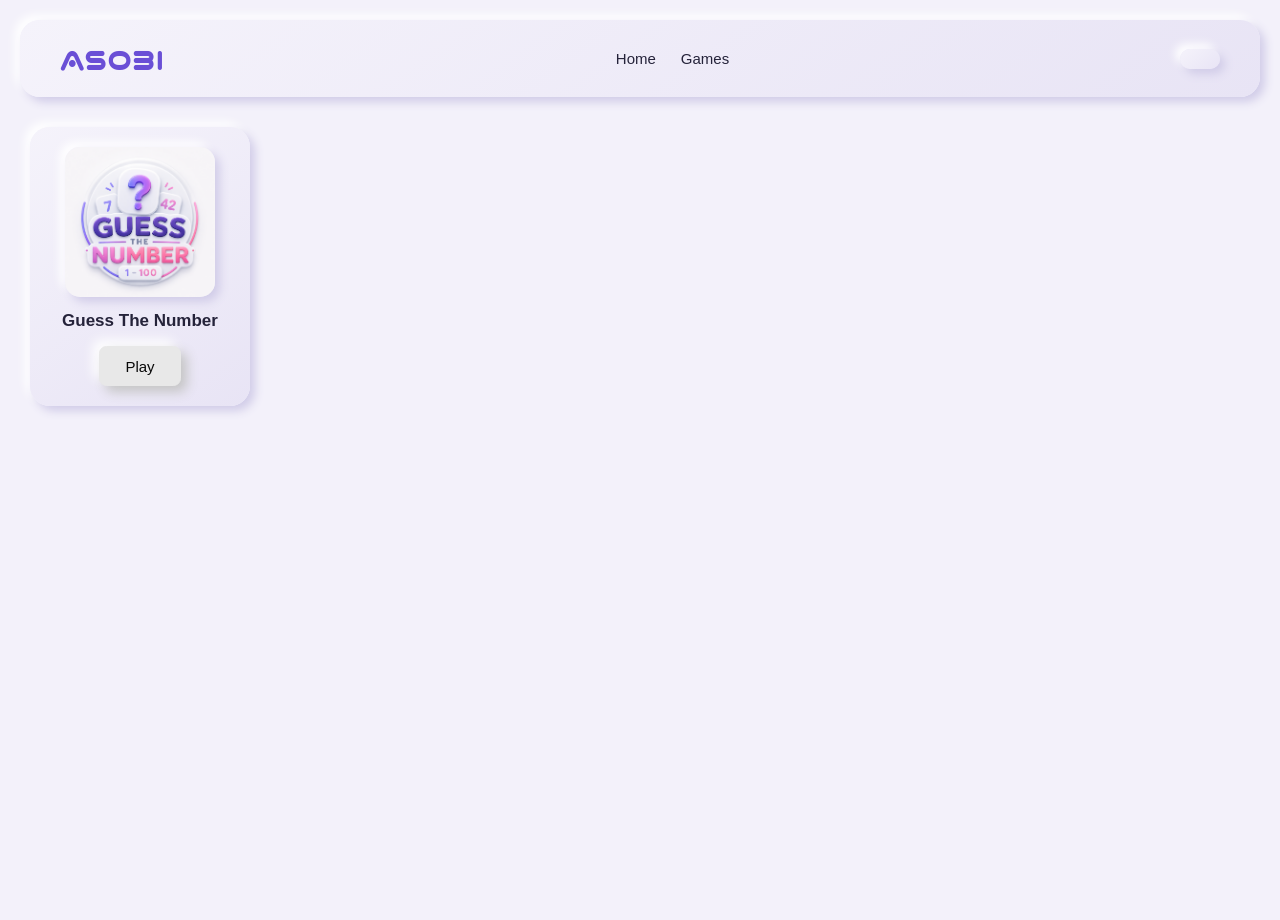
==== gamelist.html @ 52c620be "added gifs" ====
<!DOCTYPE html>
<html lang="en">
<head>
    <meta charset="UTF-8">
    <meta name="viewport" content="width=device-width, initial-scale=1.0">
    <title>Asobi - Games</title>
    <link rel="stylesheet" href="gamelist_style.css">
</head>
<body>
    <div class="topBox">
        <div class="title">ASOBI</div>
        <div class="links">
            <a href="index.html">Home</a>
            <a href="gamelist.html">Games</a>
        </div>
        <div id="sUser">Player</div>
    </div>
    <div class="gameCard">
        <img src="GameLogo/GuessTheNumberLogo.png" class="gtnlogo" alt="Guess The Number">
        <h3 class="gameName">Guess The Number</h3>
        <a href="guess.html" id="play">Play</a>
    </div>
    <script src="gamelist_script.js"></script>
</body>
</html>
---- gamelist_style.css ----
* {
    margin: 0;
    padding: 0;
    box-sizing: border-box;
}

@font-face {
    font-family: "The Aliens";
    src: url("Fonts/thealiens/thealiens-Regular.ttf") format("truetype");
}

@font-face {
    font-family: "NV CHOOM";
    src: url("Fonts/nv-choom-demo/NV CHOOM.ttf");
}

@font-face {
    font-family: "VARINO";
    src: url("Fonts/varino/Varino - Normal.ttf");
}

body {
    min-height: 100vh;
    background: #f3f1fa;
    font-family: 'Franklin Gothic Medium', 'Arial Narrow', Arial, sans-serif;
}

.topBox {
    display: flex;
    justify-content: space-between;
    align-items: center;
    padding: 20px 40px;
    background: linear-gradient(145deg,
            #f5f3fb, #e8e4f5);
    box-shadow: 5px 5px 10px #d1cce8,
        -5px -5px 10px #ffffff;
    border-radius: 20px;
    margin: 20px;
}

.title {
    font-size: 25px;
    letter-spacing: 2px;
    color: #6a4fd6;
    font-weight: bold;
    font-family: VARINO;
}

.links {
    gap: 25px;
    display: flex;
}

.links a {
    text-decoration: none;
    color: #25233a;
    font-size: 15px;
}

#sUser {
    padding: 10px 20px;
    border-radius: 40px;
    background: linear-gradient(140deg,
            #f5f3fb, #e8e4f5);
    box-shadow: 5px 5px 10px #d1cce8,
        -5px -5px 10px #ffffff;
    font-size: 15px;
}

/* the game lsit card */
.gameCard {
    width: 220px;
    background: linear-gradient(145deg,
            #f5f3fb, #e8e4f5);
    box-shadow: 5px 5px 10px #d1cce8,
        -5px -5px 10px #ffffff;
    border-radius: 20px;
    text-align: center;
    padding: 20px;
    margin: 30px;
}

.gameName {
    font-size: 17px;
    color: #25233a;
}

/* From Uiverse.io by ke1221 */
#play {
    display: inline-block;
    color: #090909;
    padding: 0.7em 1.7em;
    font-size: 15px;
    border-radius: 0.5em;
    background: #e8e8e8;
    cursor: pointer;
    border: 1px solid #e8e8e8;
    transition: all 0.3s;
    box-shadow: 6px 6px 12px #c5c5c5,
        -6px -6px 12px #ffffff;
    text-decoration: none;
    margin-top: 15px;
}

#play:active {
    color: #666;
    box-shadow: inset 4px 4px 12px #c5c5c5,
        inset -4px -4px 12px #ffffff;
}

.gtnlogo {
    width: 150px;
    height: 150px;
    object-fit: cover;
    border-radius: 15px;
    margin-bottom: 10px;
    box-shadow: 5px 5px 10px #d1cce8,
        -5px -5px 10px #ffffff;
}
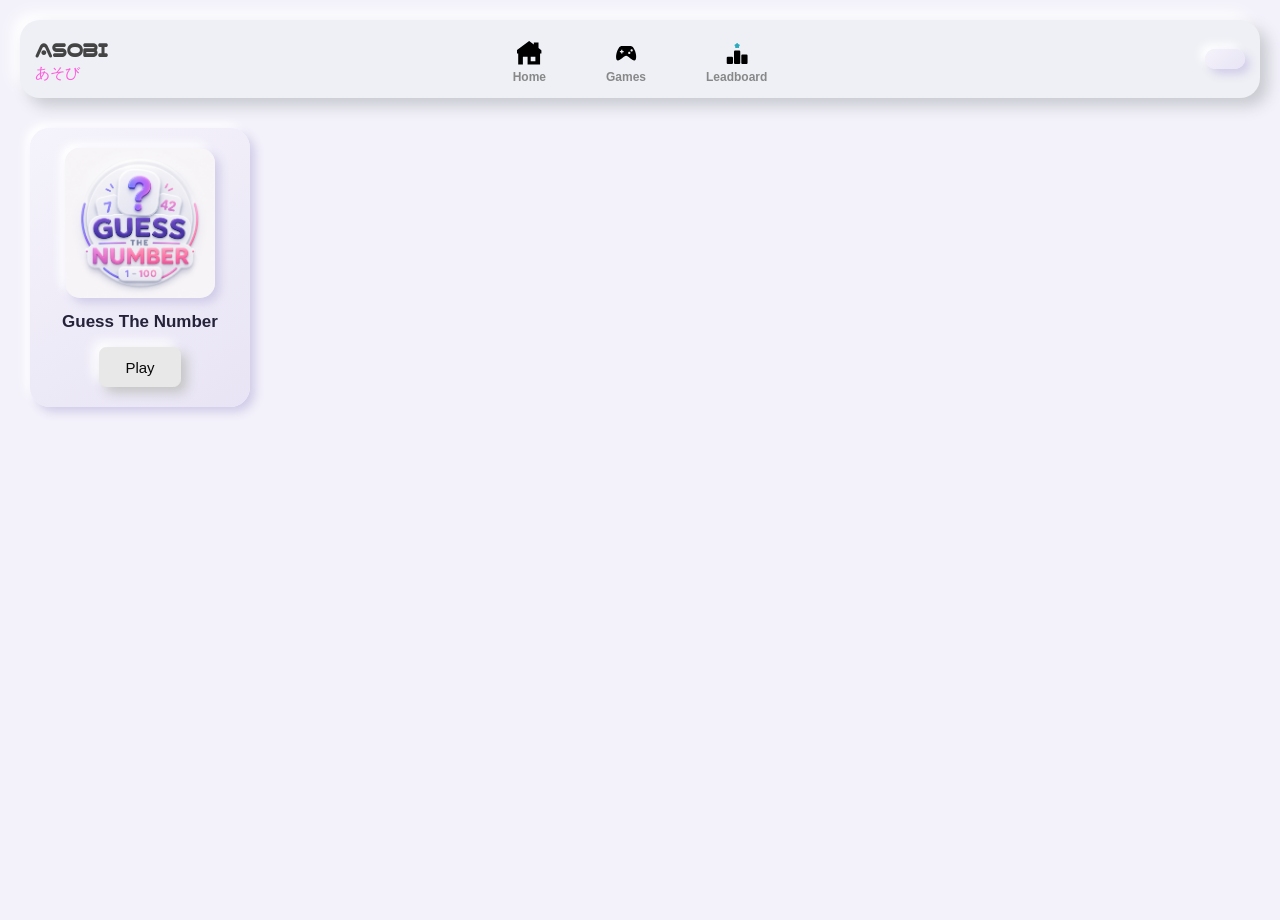
==== commit dfccea47: "added username also in guess.html" ====
--- a/gamelist.html
+++ b/gamelist.html
@@ -5,13 +5,26 @@
     <meta name="viewport" content="width=device-width, initial-scale=1.0">
     <title>Asobi - Games</title>
     <link rel="stylesheet" href="gamelist_style.css">
+    <link href="https://fonts.googleapis.com/css2?family=Nunito:wght@400;600;700;800&display=swap" rel="stylesheet">
 </head>
 <body>
-    <div class="topBox">
-        <div class="title">ASOBI</div>
-        <div class="links">
-            <a href="index.html">Home</a>
-            <a href="gamelist.html">Games</a>
+    <div id="headerBox">
+        <div id="logoBox">Asobi
+            <div id="logoJp">あそび</div>
+        </div>
+        <div id="nav-box">
+            <a href="index.html" class="nav-link">
+                <img src="Icons/home.svg" alt="Home">
+                <span>Home</span>
+            </a>
+            <a href="gamelist.html" class="nav-link">
+                <img src="Icons/games.svg" alt="games">
+                <span>Games</span>
+            </a>
+            <a href="leaderboard.html" class="nav-link">
+                <img src="Icons/leaderboard.svg" alt="Leaderboard">
+                <span>Leadboard</span>
+            </a>
         </div>
         <div id="sUser">Player</div>
     </div>
--- a/gamelist_style.css
+++ b/gamelist_style.css
@@ -23,38 +23,6 @@
     min-height: 100vh;
     background: #f3f1fa;
     font-family: 'Franklin Gothic Medium', 'Arial Narrow', Arial, sans-serif;
-}
-
-.topBox {
-    display: flex;
-    justify-content: space-between;
-    align-items: center;
-    padding: 20px 40px;
-    background: linear-gradient(145deg,
-            #f5f3fb, #e8e4f5);
-    box-shadow: 5px 5px 10px #d1cce8,
-        -5px -5px 10px #ffffff;
-    border-radius: 20px;
-    margin: 20px;
-}
-
-.title {
-    font-size: 25px;
-    letter-spacing: 2px;
-    color: #6a4fd6;
-    font-weight: bold;
-    font-family: VARINO;
-}
-
-.links {
-    gap: 25px;
-    display: flex;
-}
-
-.links a {
-    text-decoration: none;
-    color: #25233a;
-    font-size: 15px;
 }
 
 #sUser {
@@ -116,4 +84,71 @@
     margin-bottom: 10px;
     box-shadow: 5px 5px 10px #d1cce8,
         -5px -5px 10px #ffffff;
+}
+#headerBox{
+    background-color: #eef0f5;
+    border-radius: 20px;
+    padding: 15px;
+    margin: 20px;
+    box-shadow: 8px 8px 15px #c8cad0,
+    -8px -8px 15px #ffffff;
+    display: flex;
+    align-items: center;
+    justify-content: space-between;
+    position: relative;
+}
+#nav-box{
+    display: flex;
+    gap: 30px;
+    position: absolute;
+    left: 50%;
+    transform: translateX(-50%);
+}
+.nav-link{
+    text-decoration: none;
+    font-size: 12px;
+    color: #888;
+    font-weight: 600;
+    cursor: pointer;
+    display: flex;
+    flex-direction: column;
+    align-items: center;
+    justify-content: center;
+    gap: 4px;
+    padding: 9px 15px;
+    border-radius: 14px;
+    margin-top: 6px;
+}
+.nav-link img{
+    width: 25px;
+    height: 25px;
+    display: block;
+}
+.nav-link:hover{
+    color: #7c5cff;
+}
+.nav-link:hover img{
+  filter: invert(48%) sepia(79%) saturate(2476%) hue-rotate(228deg) brightness(101%) contrast(101%);
+}
+#logoBox {
+  font-size: 18px;
+  font-weight: 800;
+  color: #444;
+  font-family: 'VARINO';
+}
+#logoJp{
+  font-size: 15px;
+  font-weight: 400;
+  color: #ff5cdc;
+  font-family: 'Nunito';
+  margin-top: 2px;
+}
+#sUser{
+    padding: 10px 20px;
+    border-radius: 40px;
+    background: linear-gradient(140deg,
+    #f5f3fb, #e8e4f5);
+    box-shadow: 5px 5px 10px #d1cce8,
+    -5px -5px 10px #ffffff;
+    font-size: 15px;
 }
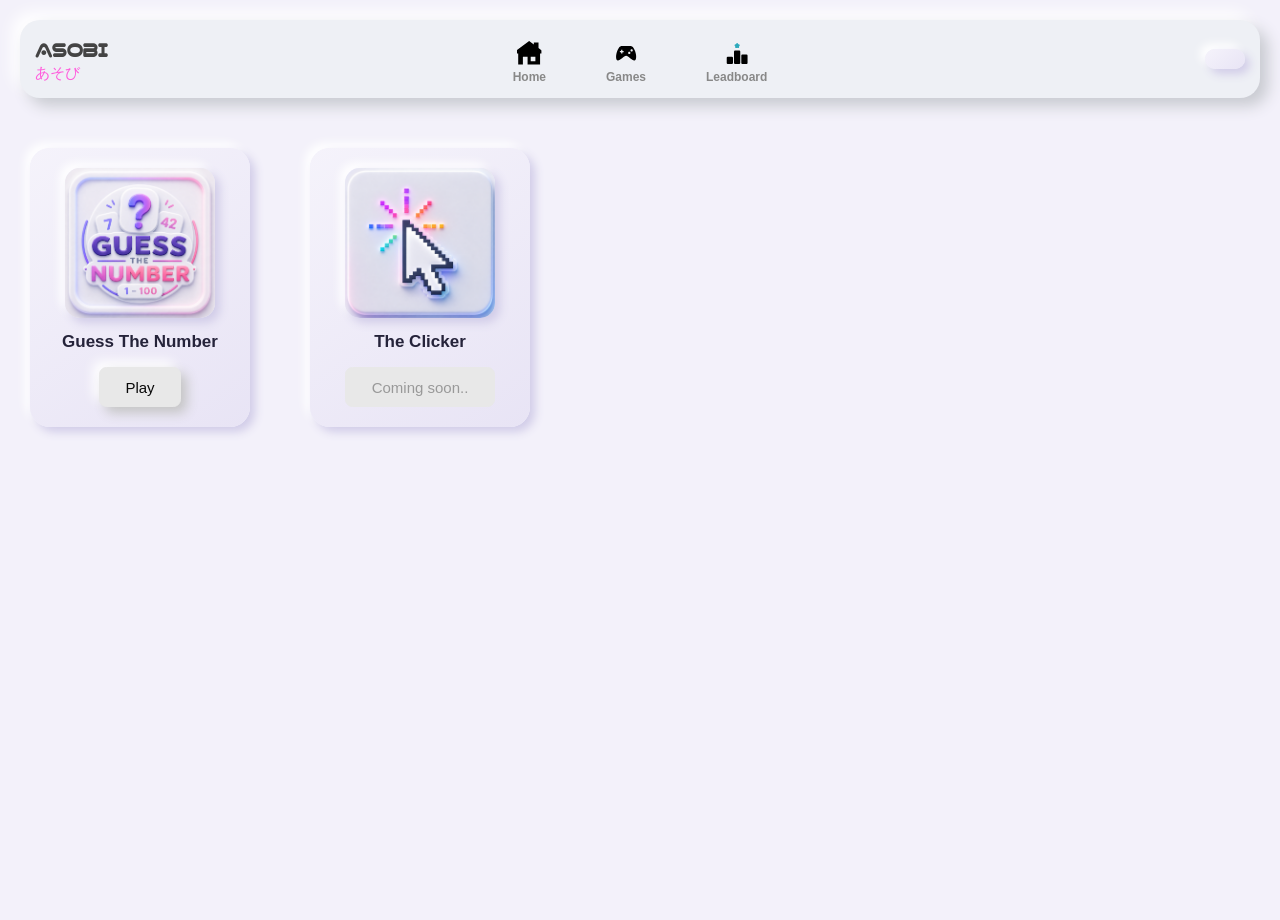
==== commit 775fb0ea: "added a new game to the gamelist" ====
--- a/gamelist.html
+++ b/gamelist.html
@@ -1,5 +1,6 @@
 <!DOCTYPE html>
 <html lang="en">
+
 <head>
     <meta charset="UTF-8">
     <meta name="viewport" content="width=device-width, initial-scale=1.0">
@@ -7,6 +8,7 @@
     <link rel="stylesheet" href="gamelist_style.css">
     <link href="https://fonts.googleapis.com/css2?family=Nunito:wght@400;600;700;800&display=swap" rel="stylesheet">
 </head>
+
 <body>
     <div id="headerBox">
         <div id="logoBox">Asobi
@@ -28,11 +30,19 @@
         </div>
         <div id="sUser">Player</div>
     </div>
-    <div class="gameCard">
-        <img src="GameLogo/GuessTheNumberLogo.png" class="gtnlogo" alt="Guess The Number">
-        <h3 class="gameName">Guess The Number</h3>
-        <a href="guess.html" id="play">Play</a>
+    <div id="gamerow">
+        <div class="gameCard">
+            <img src="GameLogo/GuessTheNumberLogo.png" class="gtnlogo" alt="Guess The Number">
+            <h3 class="gameName">Guess The Number</h3>
+            <a href="guess.html" id="play">Play</a>
+        </div>
+        <div class="gameCard">
+            <img src="GameLogo/The Clicker logo.png" class="gtnlogo" alt="The Clicker">
+            <h3 class="gameName">The Clicker</h3>
+            <span id="soon">Coming soon..</span>
+        </div>
     </div>
     <script src="gamelist_script.js"></script>
 </body>
+
 </html>
--- a/gamelist_style.css
+++ b/gamelist_style.css
@@ -151,4 +151,21 @@
     box-shadow: 5px 5px 10px #d1cce8,
     -5px -5px 10px #ffffff;
     font-size: 15px;
+}
+/* coming soon  */
+#soon{
+    display: inline-block;
+    color: #999;
+    padding: 0.7em 1.7em;
+    font-size: 15px;
+    background: #e8e8e8;
+    border-radius: 0.5em;
+    cursor: pointer;
+    border: 1px solid #e8e8e8;
+    text-decoration: none;
+    margin-top: 15px;
+}
+#gamerow{
+    display: flex;
+    flex-wrap: wrap;
 }
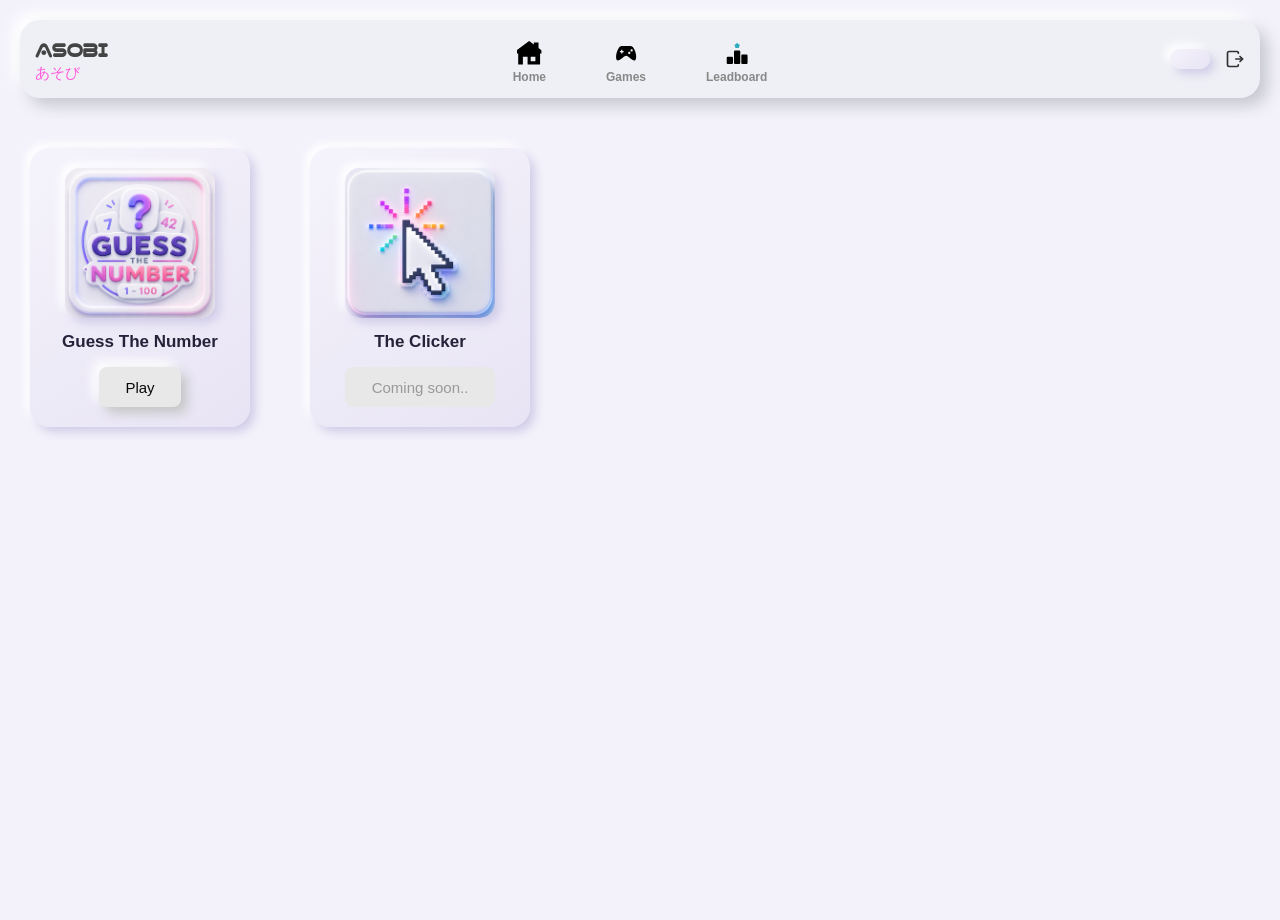
==== commit 528d092b: "added logout btn to gamelist and leaderboard as well" ====
--- a/gamelist.html
+++ b/gamelist.html
@@ -28,7 +28,10 @@
                 <span>Leadboard</span>
             </a>
         </div>
-        <div id="sUser">Player</div>
+        <div id="userBox">
+            <div id="sUser">Player</div>
+            <img id="logoutbTn" src="Icons/logout.svg" alt="Logout">
+        </div>
     </div>
     <div id="gamerow">
         <div class="gameCard">
--- a/gamelist_style.css
+++ b/gamelist_style.css
@@ -168,4 +168,15 @@
 #gamerow{
     display: flex;
     flex-wrap: wrap;
+}
+#userBox{
+    display: flex;
+    align-items: center;
+    gap: 10px;
+}
+#logoutbTn{
+    width: 20px;
+    height: 20px;
+    cursor: pointer;
+    margin-left: 5px;
 }
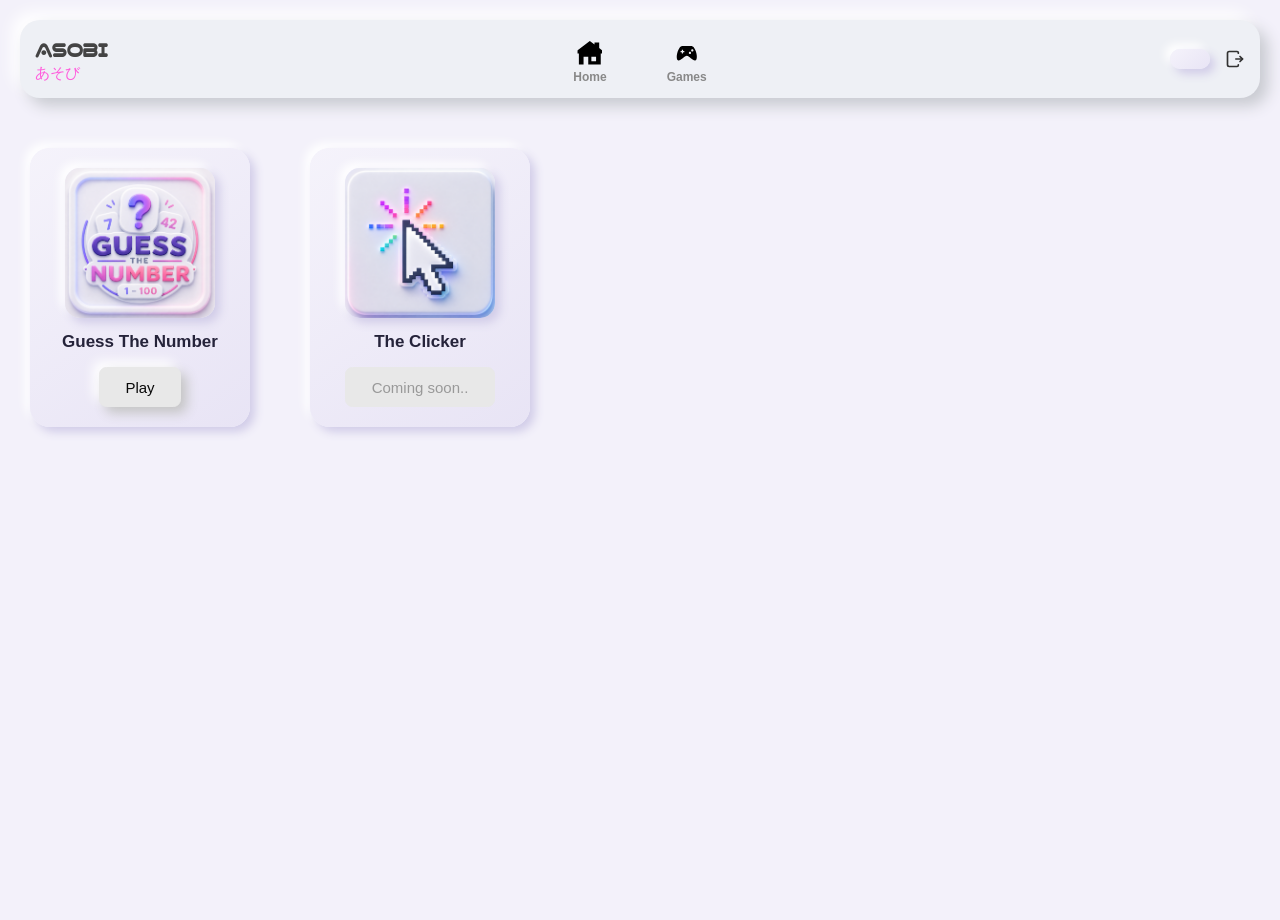
==== commit d3b79e8f: "added loading" ====
--- a/gamelist.html
+++ b/gamelist.html
@@ -23,10 +23,10 @@
                 <img src="Icons/games.svg" alt="games">
                 <span>Games</span>
             </a>
-            <a href="leaderboard.html" class="nav-link">
+            <!-- <a href="leaderboard.html" class="nav-link">
                 <img src="Icons/leaderboard.svg" alt="Leaderboard">
                 <span>Leadboard</span>
-            </a>
+            </a> -->
         </div>
         <div id="userBox">
             <div id="sUser">Player</div>
--- a/gamelist_style.css
+++ b/gamelist_style.css
@@ -179,4 +179,43 @@
     height: 20px;
     cursor: pointer;
     margin-left: 5px;
+}
+/* responsiveness  */
+/* for tablet and small laptops  */
+@media (max-width: 900px) {
+    #headerBox {
+        flex-wrap: wrap;
+        gap: 10px;
+        justify-content: center;
+    }
+
+    #nav-box {
+        position: static;
+        transform: none;
+        order: 3;
+        width: 100%;
+        justify-content: center;
+    }
+}
+/* for phones  */
+@media (max-width: 480px) {
+    #logoBox {
+        font-size: 16px;
+    }
+
+    .nav-link {
+        font-size: 11px;
+        padding: 6px 10px;
+    }
+
+    .gameCard {
+        width: 160px;
+        margin: 15px;
+        padding: 15px;
+    }
+
+    .gtnlogo {
+        width: 110px;
+        height: 110px;
+    }
 }
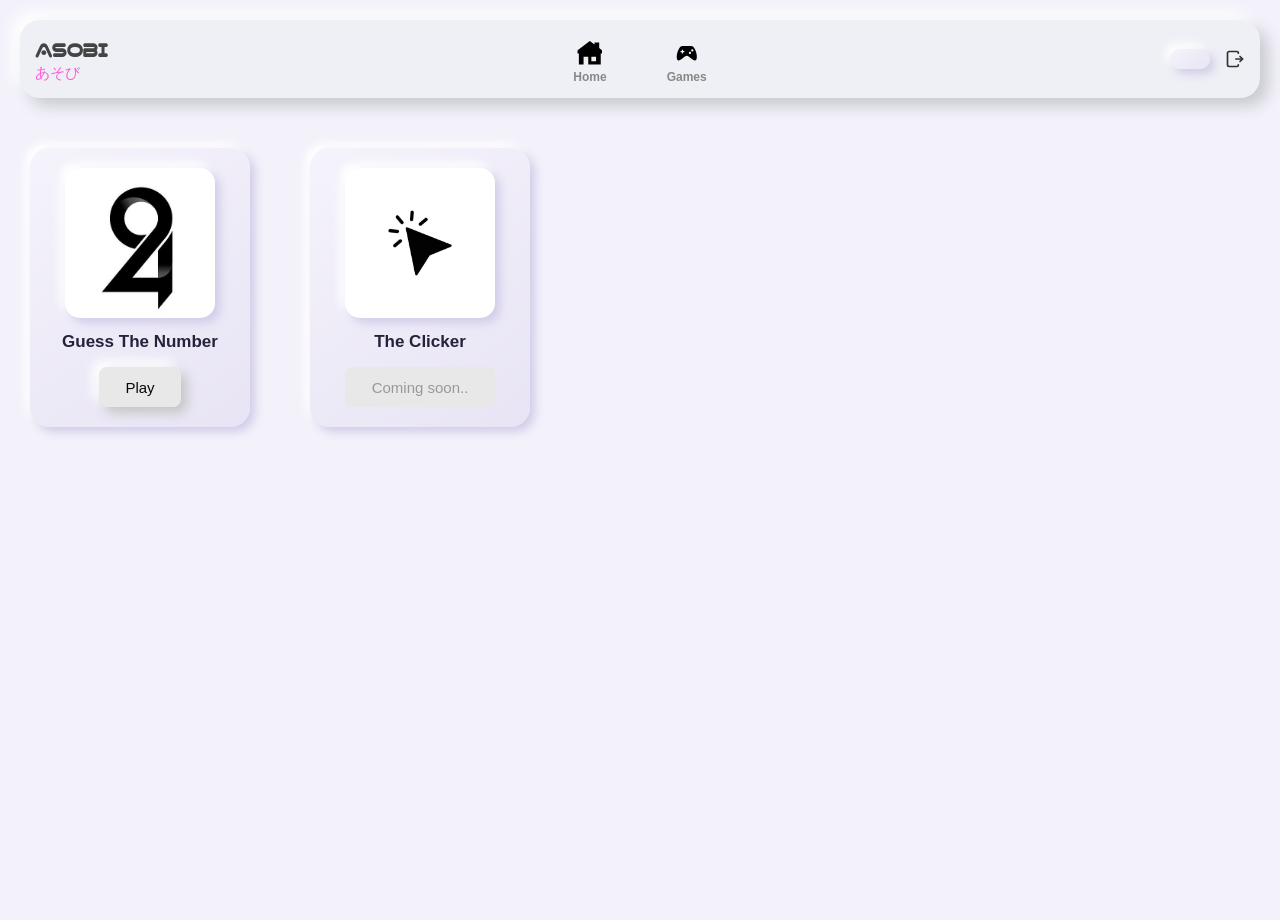
==== commit ec4f8280: "added gtag for google analytics" ====
--- a/gamelist.html
+++ b/gamelist.html
@@ -7,9 +7,44 @@
     <title>Asobi - Games</title>
     <link rel="stylesheet" href="gamelist_style.css">
     <link href="https://fonts.googleapis.com/css2?family=Nunito:wght@400;600;700;800&display=swap" rel="stylesheet">
+    <link rel="icon" type="image/png" href="Icons/asobi-logo.png">
+    <!-- Google tag (gtag.js) -->
+    <script async src="https://www.googletagmanager.com/gtag/js?id=G-HD2JT6YXET"></script>
+    <script>
+        window.dataLayer = window.dataLayer || [];
+        function gtag() { dataLayer.push(arguments); }
+        gtag('js', new Date());
+
+        gtag('config', 'G-HD2JT6YXET');
+    </script>
 </head>
 
 <body>
+    <div id="loading">
+        <div id="loaderRow">
+            <div class="loader">
+                <svg viewBox="0 0 80 80">
+                    <circle cx="40" cy="40" r="32"></circle>
+                </svg>
+            </div>
+            <div class="loader triangle">
+                <svg viewBox="0 0 86 80">
+                    <polygon points="43 8 79 72 7 72"></polygon>
+                </svg>
+            </div>
+            <div class="loader">
+                <svg viewBox="0 0 80 80">
+                    <rect x="8" y="8" width="64" height="64"></rect>
+                </svg>
+            </div>
+        </div>
+        <div id="loadingText">
+            <p id="loadingwhat">Loading...</p>
+            <p id="amount">0%</p>
+            <p id="loadingNote">First load might take a bit longer(ᵕ—ᴗ—) this is to make sure the game runs smooth for
+                you(ó﹏ò｡)</p>
+        </div>
+    </div>
     <div id="headerBox">
         <div id="logoBox">Asobi
             <div id="logoJp">あそび</div>
--- a/gamelist_style.css
+++ b/gamelist_style.css
@@ -218,4 +218,183 @@
         width: 110px;
         height: 110px;
     }
+}
+
+/* loading screen */
+#loading {
+    position: fixed;
+    inset: 0;
+    background: #f3f1fa;
+    display: flex;
+    flex-direction: column;
+    align-items: center;
+    justify-content: center;
+    z-index: 10000;
+    transition: opacity 0.4s ease;
+    text-align: center;
+}
+#loadingText {
+    margin-top: 20px;
+}
+
+#loadingwhat {
+    font-size: 15px;
+    color: #444;
+    margin-bottom: 5px;
+}
+
+#amount {
+    font-size: 20px;
+    font-weight: bold;
+    color: #6a4fd6;
+    margin-bottom: 15px;
+}
+
+#loadingNote {
+    font-size: 12px;
+    color: #888;
+    max-width: 280px;
+}
+
+#loading.hideLoading {
+    opacity: 0;
+    pointer-events: none;
+}
+#loaderRow {
+    display: flex;
+    flex-direction: row;
+    align-items: center;
+    justify-content: center;
+}
+/* loading screen, design credited in github =) */
+/* From Uiverse.io by mobinkakei */
+.loader {
+  --path: #2f3545;
+  --dot: #5628ee;
+  --duration: 3s;
+  width: 44px;
+  height: 44px;
+  position: relative;
+}
+.loader:before {
+  content: "";
+  width: 6px;
+  height: 6px;
+  border-radius: 50%;
+  position: absolute;
+  display: block;
+  background: var(--dot);
+  top: 37px;
+  left: 19px;
+  transform: translate(-18px, -18px);
+  animation: dotRect var(--duration) cubic-bezier(0.785, 0.135, 0.15, 0.86)
+    infinite;
+}
+.loader svg {
+  display: block;
+  width: 100%;
+  height: 100%;
+}
+.loader svg rect,
+.loader svg polygon,
+.loader svg circle {
+  fill: none;
+  stroke: var(--path);
+  stroke-width: 10px;
+  stroke-linejoin: round;
+  stroke-linecap: round;
+}
+.loader svg polygon {
+  stroke-dasharray: 145 76 145 76;
+  stroke-dashoffset: 0;
+  animation: pathTriangle var(--duration) cubic-bezier(0.785, 0.135, 0.15, 0.86)
+    infinite;
+}
+.loader svg rect {
+  stroke-dasharray: 192 64 192 64;
+  stroke-dashoffset: 0;
+  animation: pathRect 3s cubic-bezier(0.785, 0.135, 0.15, 0.86) infinite;
+}
+.loader svg circle {
+  stroke-dasharray: 150 50 150 50;
+  stroke-dashoffset: 75;
+  animation: pathCircle var(--duration) cubic-bezier(0.785, 0.135, 0.15, 0.86)
+    infinite;
+}
+.loader.triangle {
+  width: 48px;
+}
+.loader.triangle:before {
+  left: 21px;
+  transform: translate(-10px, -18px);
+  animation: dotTriangle var(--duration) cubic-bezier(0.785, 0.135, 0.15, 0.86)
+    infinite;
+}
+@keyframes pathTriangle {
+  33% {
+    stroke-dashoffset: 74;
+  }
+  66% {
+    stroke-dashoffset: 147;
+  }
+  100% {
+    stroke-dashoffset: 221;
+  }
+}
+@keyframes dotTriangle {
+  33% {
+    transform: translate(0, 0);
+  }
+  66% {
+    transform: translate(10px, -18px);
+  }
+  100% {
+    transform: translate(-10px, -18px);
+  }
+}
+@keyframes pathRect {
+  25% {
+    stroke-dashoffset: 64;
+  }
+  50% {
+    stroke-dashoffset: 128;
+  }
+  75% {
+    stroke-dashoffset: 192;
+  }
+  100% {
+    stroke-dashoffset: 256;
+  }
+}
+@keyframes dotRect {
+  25% {
+    transform: translate(0, 0);
+  }
+  50% {
+    transform: translate(18px, -18px);
+  }
+  75% {
+    transform: translate(0, -36px);
+  }
+  100% {
+    transform: translate(-18px, -18px);
+  }
+}
+@keyframes pathCircle {
+  25% {
+    stroke-dashoffset: 125;
+  }
+  50% {
+    stroke-dashoffset: 175;
+  }
+  75% {
+    stroke-dashoffset: 225;
+  }
+  100% {
+    stroke-dashoffset: 275;
+  }
+}
+.loader {
+  display: inline-block;
+  margin: 0 16px;
 }
